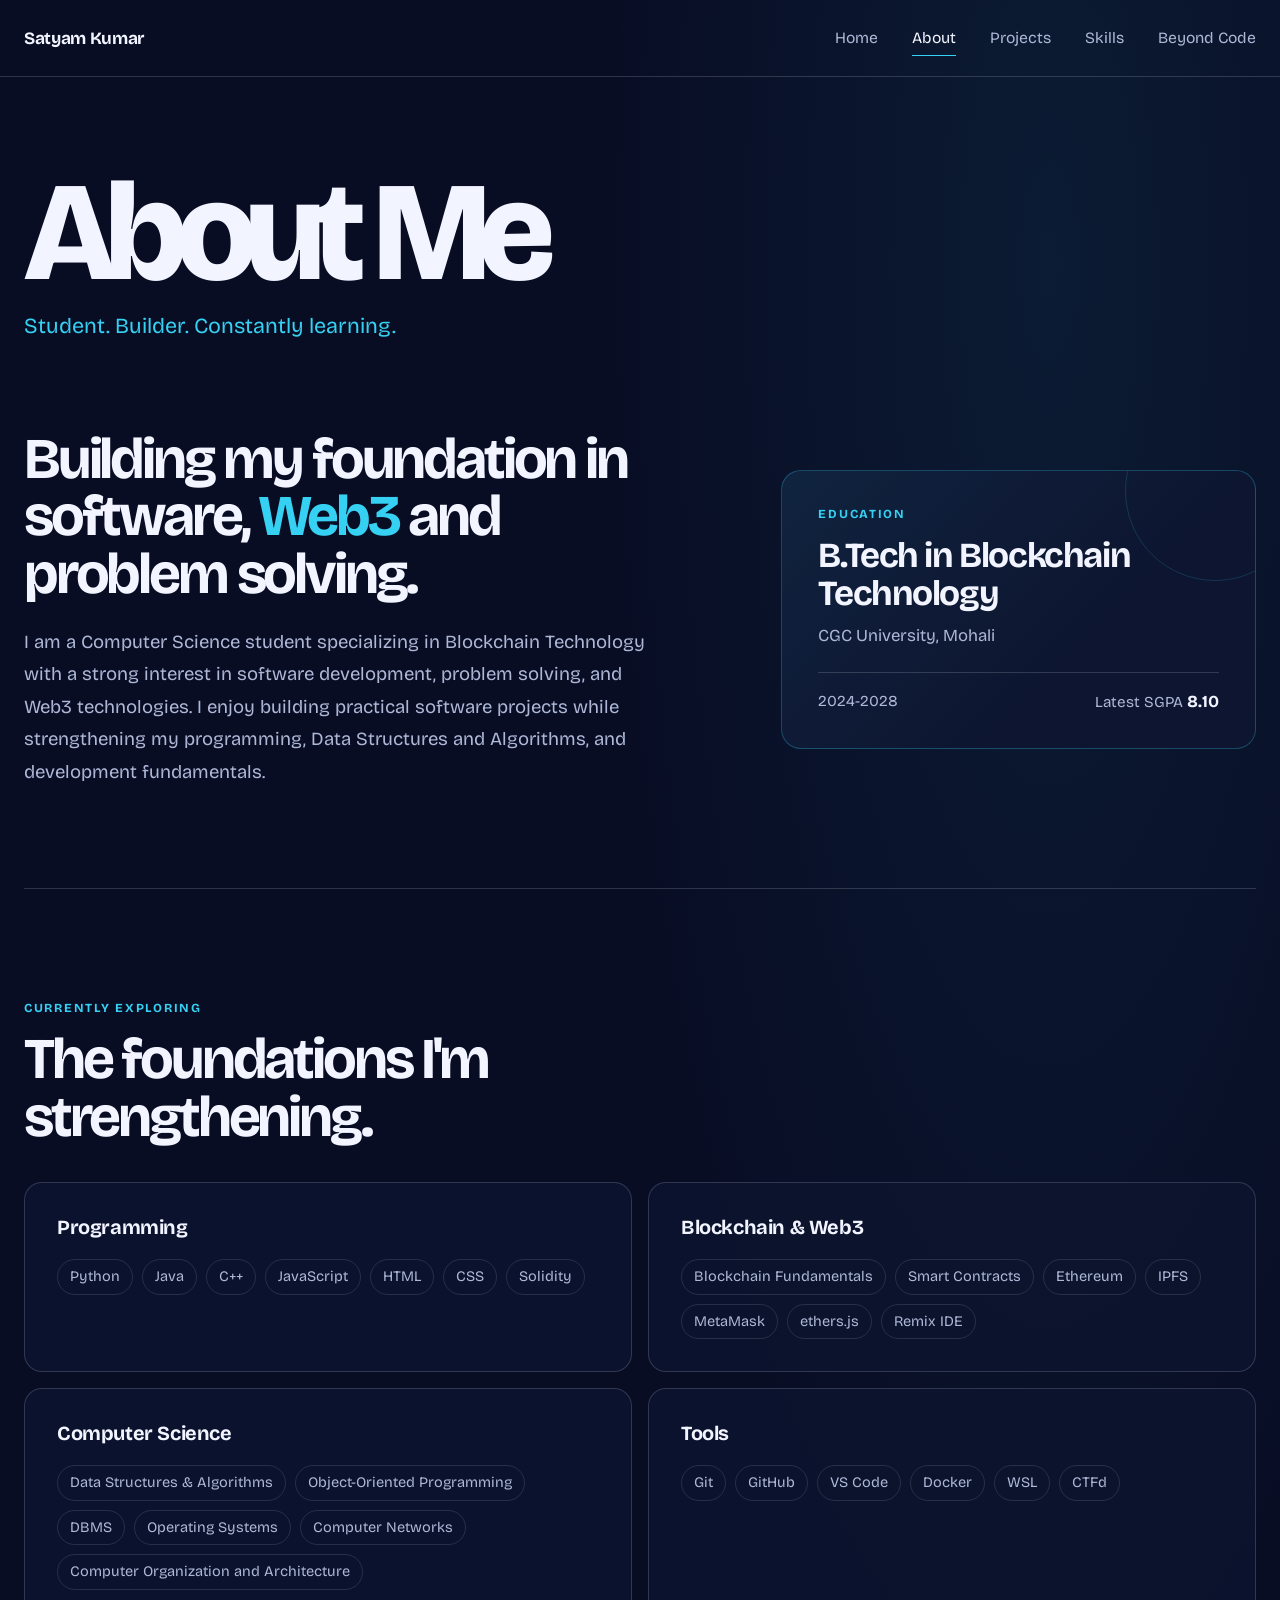
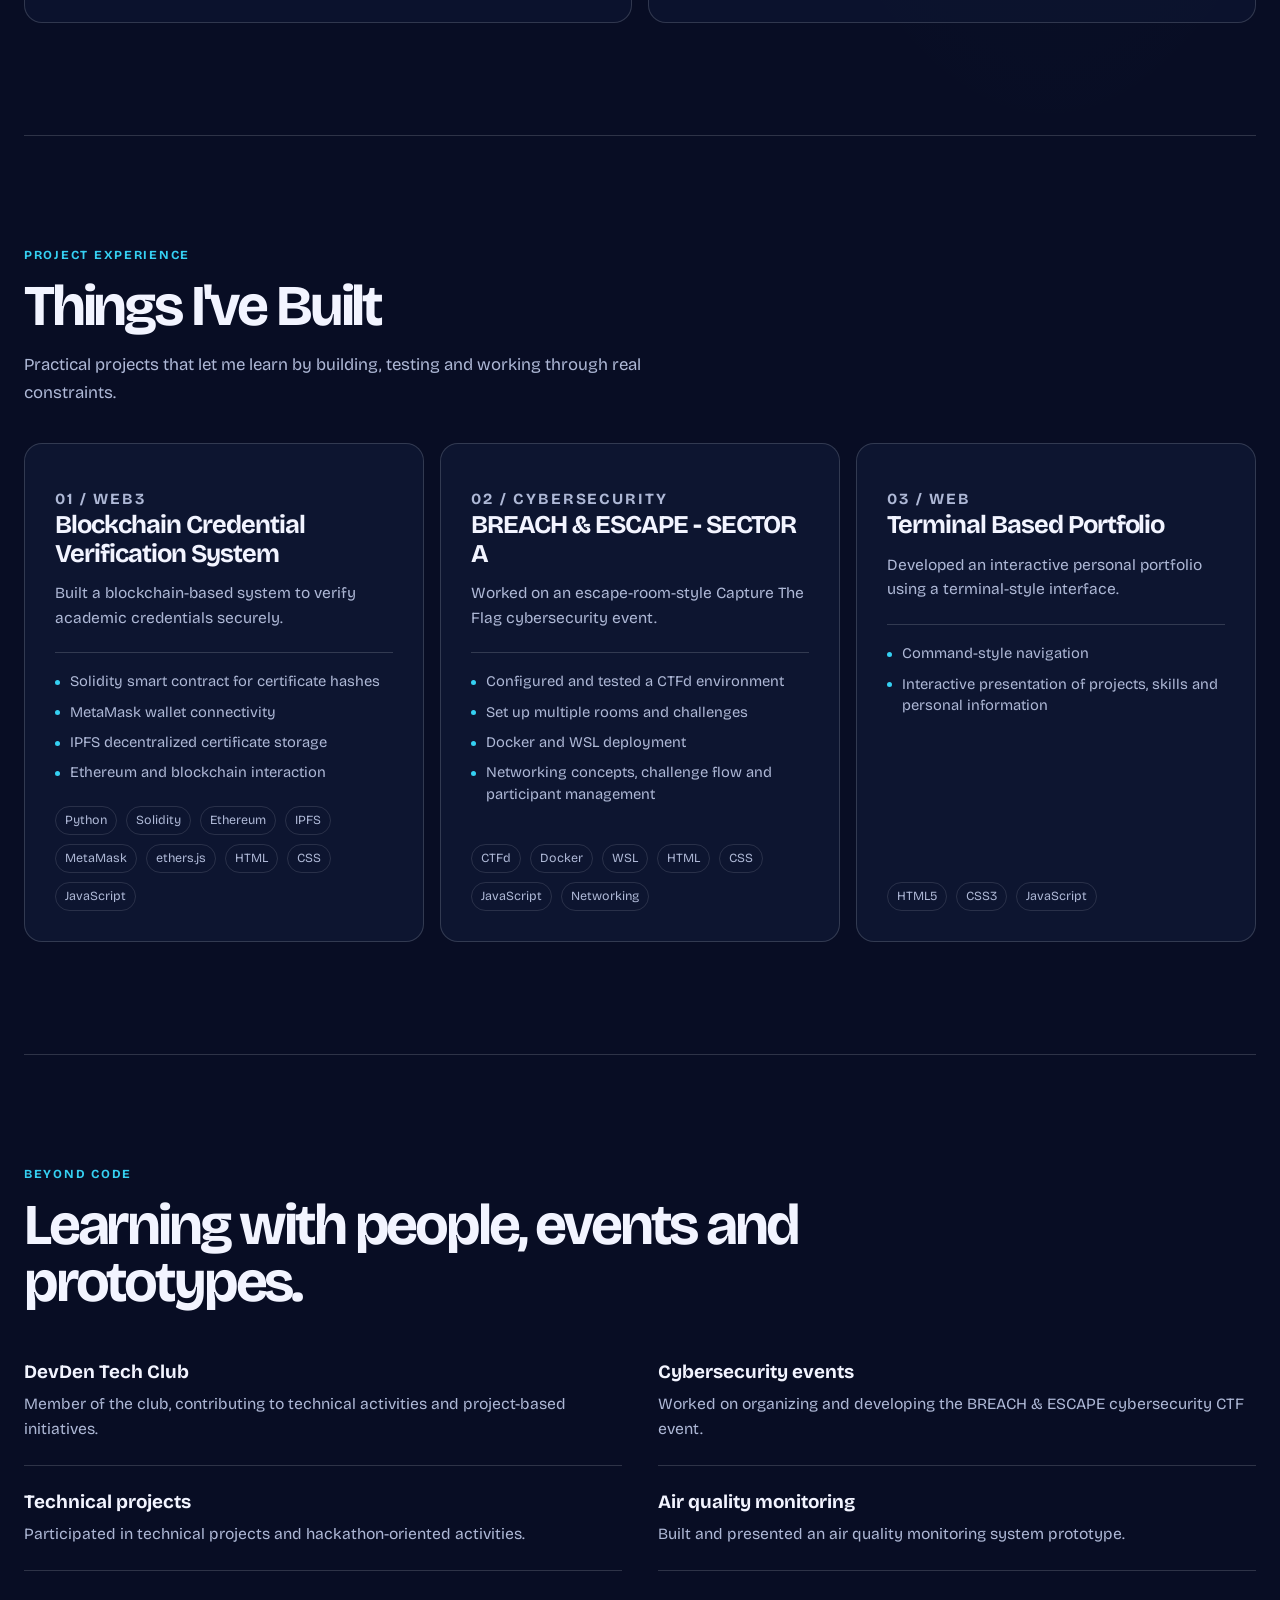
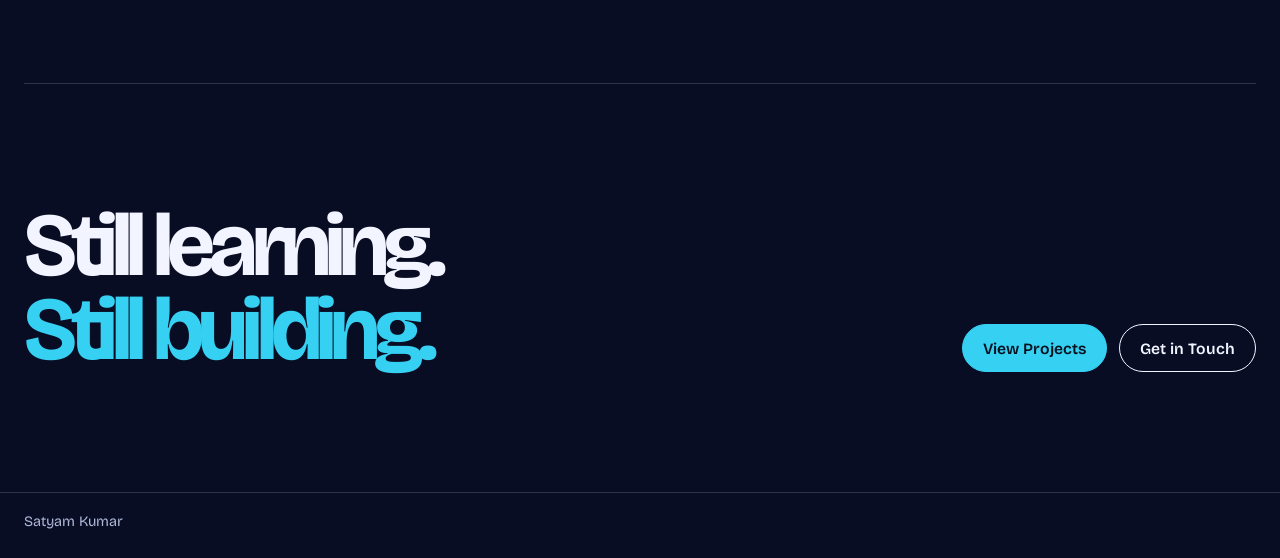
==== about.html @ 121bf935 "i have designed the about page today" ====
<!DOCTYPE html>
<html lang="en">
<head>
    <meta charset="utf-8">
    <meta name="viewport" content="width=device-width, initial-scale=1, viewport-fit=cover">
    <meta name="theme-color" content="#080D24">
    <meta name="description" content="About Satyam Kumar, a Computer Science student specializing in Blockchain Technology at CGC University.">
    <title>About | Satyam Kumar</title>
    <link rel="preconnect" href="https://fonts.googleapis.com">
    <link rel="preconnect" href="https://fonts.gstatic.com" crossorigin>
    <link href="https://fonts.googleapis.com/css2?family=Bricolage+Grotesque:opsz,wght@12..96,300..800&display=swap" rel="stylesheet">
    <style>
        :root {
            color-scheme: dark;
            --bg: #080D24;
            --surface: #0D1530;
            --surface-raised: #111B39;
            --ink: #F2F4FF;
            --muted: #AEB8D6;
            --accent: #35D0F2;
            --accent-ink: #07101F;
            --line: rgba(242, 244, 255, .16);
            --page-width: 1240px;
            box-sizing: border-box;
            scroll-behavior: smooth;
        }

        *, *::before, *::after { box-sizing: inherit; }

        body {
            margin: 0;
            min-width: 320px;
            background:
                radial-gradient(ellipse at 82% 7%, rgba(53, 208, 242, .075), transparent 28rem),
                var(--bg);
            color: var(--ink);
            font-family: "Bricolage Grotesque", system-ui, -apple-system, "Segoe UI", sans-serif;
        }

        a { color: inherit; }

        a:focus-visible {
            outline: 3px solid var(--accent);
            outline-offset: 4px;
        }

        .page-shell {
            width: min(100% - 48px, var(--page-width));
            margin-inline: auto;
        }

        .site-header {
            position: relative;
            z-index: 1;
            border-bottom: 1px solid var(--line);
        }

        .site-nav {
            min-height: 76px;
            display: flex;
            align-items: center;
            justify-content: space-between;
            gap: 24px;
        }

        .logo {
            flex: none;
            font-size: 1.08rem;
            font-weight: 700;
            letter-spacing: -.02em;
            text-decoration: none;
        }

        .nav-links {
            display: flex;
            align-items: center;
            justify-content: flex-end;
            flex-wrap: wrap;
            gap: 8px clamp(16px, 2.7vw, 34px);
        }

        .nav-links a {
            padding: 8px 0;
            border-bottom: 1.5px solid transparent;
            color: var(--muted);
            font-size: .98rem;
            text-decoration: none;
            transition: color .2s ease, border-color .2s ease;
        }

        .nav-links a:hover,
        .nav-links a[aria-current="page"] {
            border-color: var(--accent);
            color: var(--ink);
        }

        .page-intro {
            padding-block: clamp(48px, 8vw, 94px) clamp(54px, 8vw, 100px);
        }

        .page-title {
            margin: 0;
            font-size: clamp(4rem, 11vw, 9rem);
            font-weight: 800;
            line-height: .88;
            letter-spacing: -.075em;
        }

        .page-subtitle {
            margin: 18px 0 0;
            color: var(--accent);
            font-size: clamp(1.05rem, 2vw, 1.35rem);
        }

        .intro-grid {
            display: grid;
            grid-template-columns: minmax(0, 1.15fr) minmax(300px, .85fr);
            align-items: center;
            gap: clamp(36px, 9vw, 132px);
            margin-top: clamp(52px, 8vw, 92px);
        }

        .intro-copy h2,
        .section-heading {
            margin: 0;
            font-size: clamp(2.15rem, 4.5vw, 4.25rem);
            font-weight: 700;
            line-height: 1;
            letter-spacing: -.055em;
        }

        .intro-copy h2 span { color: var(--accent); }

        .intro-copy p {
            max-width: 58ch;
            margin: 22px 0 0;
            color: var(--muted);
            font-size: clamp(1rem, 1.45vw, 1.16rem);
            line-height: 1.75;
        }

        .education-card {
            position: relative;
            overflow: hidden;
            padding: clamp(24px, 4vw, 36px);
            border: 1px solid rgba(53, 208, 242, .27);
            border-radius: 20px;
            background:
                linear-gradient(135deg, rgba(53, 208, 242, .075), transparent 64%),
                var(--surface);
        }

        .education-card::after {
            position: absolute;
            top: -70px;
            right: -50px;
            width: 180px;
            aspect-ratio: 1;
            border: 1px solid rgba(53, 208, 242, .17);
            border-radius: 50%;
            content: "";
            pointer-events: none;
        }

        .card-label,
        .section-kicker {
            margin: 0 0 16px;
            color: var(--accent);
            font-size: .77rem;
            font-weight: 700;
            letter-spacing: .14em;
            text-transform: uppercase;
        }

        .education-card h2 {
            position: relative;
            z-index: 1;
            margin: 0;
            font-size: clamp(1.55rem, 3vw, 2.2rem);
            line-height: 1.08;
            letter-spacing: -.04em;
        }

        .education-card .institution {
            margin: 11px 0 0;
            color: var(--muted);
            font-size: 1.05rem;
        }

        .education-meta {
            display: flex;
            align-items: center;
            justify-content: space-between;
            gap: 16px;
            margin-top: 26px;
            padding-top: 18px;
            border-top: 1px solid var(--line);
            color: var(--muted);
            font-size: .95rem;
        }

        .education-meta strong {
            color: var(--ink);
            font-size: 1.05rem;
        }

        .content-section {
            padding-block: clamp(64px, 9vw, 112px);
            border-top: 1px solid var(--line);
        }

        .section-heading { max-width: 800px; }

        .section-description {
            max-width: 58ch;
            margin: 16px 0 0;
            color: var(--muted);
            font-size: 1.05rem;
            line-height: 1.65;
        }

        .focus-grid {
            display: grid;
            grid-template-columns: repeat(2, minmax(0, 1fr));
            gap: 16px;
            margin-top: 36px;
        }

        .focus-card {
            min-width: 0;
            padding: clamp(22px, 3.3vw, 32px);
            border: 1px solid var(--line);
            border-radius: 18px;
            background: rgba(13, 21, 48, .78);
            transition: transform .22s ease, border-color .22s ease, box-shadow .22s ease;
        }

        .focus-card:hover {
            transform: translateY(-4px);
            border-color: rgba(53, 208, 242, .5);
            box-shadow: 0 12px 34px rgba(3, 10, 29, .32), 0 0 24px rgba(53, 208, 242, .06);
        }

        .focus-card h3 {
            margin: 0 0 20px;
            font-size: 1.25rem;
            letter-spacing: -.02em;
        }

        .tag-list {
            display: flex;
            flex-wrap: wrap;
            gap: 9px;
            margin: 0;
            padding: 0;
            list-style: none;
        }

        .tag-list li {
            padding: 8px 12px;
            border: 1px solid rgba(242, 244, 255, .12);
            border-radius: 999px;
            color: var(--muted);
            font-size: .91rem;
            line-height: 1.2;
        }

        .project-grid {
            display: grid;
            grid-template-columns: repeat(3, minmax(0, 1fr));
            gap: 16px;
            margin-top: 36px;
        }

        .project-card {
            display: flex;
            min-width: 0;
            flex-direction: column;
            padding: clamp(22px, 3vw, 30px);
            border: 1px solid var(--line);
            border-radius: 18px;
            background: var(--surface);
            transition: transform .22s ease, border-color .22s ease, background-color .22s ease;
        }

        .project-card:hover {
            transform: translateY(-4px);
            border-color: rgba(53, 208, 242, .4);
            background-color: var(--surface-raised);
        }

        .project-index {
            margin: 0 0 20px;
            color: var(--accent);
            font-size: .8rem;
            font-weight: 700;
            letter-spacing: .12em;
        }

        .project-card h3 {
            margin: 0;
            font-size: clamp(1.35rem, 2vw, 1.7rem);
            line-height: 1.1;
            letter-spacing: -.04em;
        }

        .project-card > p {
            margin: 13px 0 0;
            color: var(--muted);
            font-size: .97rem;
            line-height: 1.6;
        }

        .project-highlights {
            display: grid;
            gap: 9px;
            margin: 22px 0 0;
            padding: 18px 0 0;
            border-top: 1px solid var(--line);
            list-style: none;
        }

        .project-highlights li {
            position: relative;
            padding-left: 15px;
            color: var(--muted);
            font-size: .92rem;
            line-height: 1.45;
        }

        .project-highlights li::before {
            position: absolute;
            top: .58em;
            left: 0;
            width: 5px;
            height: 5px;
            border-radius: 50%;
            background: var(--accent);
            content: "";
        }

        .project-card .tag-list { margin-top: auto; padding-top: 22px; }

        .project-card .tag-list li {
            padding: 6px 9px;
            font-size: .78rem;
        }

        .beyond-grid {
            display: grid;
            grid-template-columns: repeat(2, minmax(0, 1fr));
            gap: 0 36px;
            margin-top: 24px;
        }

        .beyond-item {
            padding: 24px 0;
            border-bottom: 1px solid var(--line);
        }

        .beyond-item h3 {
            margin: 0 0 8px;
            font-size: 1.18rem;
        }

        .beyond-item p {
            margin: 0;
            color: var(--muted);
            font-size: .98rem;
            line-height: 1.6;
        }

        .closing {
            display: flex;
            align-items: flex-end;
            justify-content: space-between;
            gap: 32px;
            padding-block: clamp(68px, 10vw, 120px);
            border-top: 1px solid var(--line);
        }

        .closing h2 {
            margin: 0;
            font-size: clamp(2.6rem, 7vw, 6rem);
            line-height: .94;
            letter-spacing: -.065em;
        }

        .closing h2 span { color: var(--accent); }

        .closing-actions {
            display: flex;
            flex: none;
            flex-wrap: wrap;
            gap: 12px;
        }

        .button {
            display: inline-flex;
            min-height: 48px;
            align-items: center;
            justify-content: center;
            padding: 12px 20px;
            border: 1px solid var(--ink);
            border-radius: 999px;
            color: var(--ink);
            font-size: .98rem;
            font-weight: 600;
            text-decoration: none;
            transition: transform .2s ease, background-color .2s ease, color .2s ease, border-color .2s ease;
        }

        .button:hover { transform: translateY(-2px); }

        .button-primary {
            border-color: var(--accent);
            background: var(--accent);
            color: var(--accent-ink);
        }

        .button-secondary:hover {
            background: var(--ink);
            color: var(--bg);
        }

        .site-footer {
            padding-block: 20px 28px;
            border-top: 1px solid var(--line);
            color: var(--muted);
            font-size: .9rem;
        }

        .reveal-ready .reveal {
            opacity: 0;
            transform: translateY(18px);
            transition: opacity .55s ease, transform .55s cubic-bezier(.2, .7, .2, 1);
        }

        .reveal-ready .reveal.is-visible {
            opacity: 1;
            transform: translateY(0);
        }

        @media (max-width: 900px) {
            .intro-grid { grid-template-columns: minmax(0, 1fr) minmax(260px, .9fr); gap: 32px; }
            .project-grid { grid-template-columns: repeat(2, minmax(0, 1fr)); }
            .project-card:last-child { grid-column: 1 / -1; }
            .closing { align-items: flex-start; flex-direction: column; }
        }

        @media (max-width: 640px) {
            .page-shell { width: min(100% - 36px, var(--page-width)); }
            .site-nav { min-height: 68px; align-items: flex-start; flex-direction: column; gap: 4px; padding-block: 16px; }
            .nav-links { justify-content: flex-start; gap: 4px 20px; }
            .nav-links a { font-size: .92rem; }
            .page-intro { padding-top: 48px; }
            .intro-grid { grid-template-columns: 1fr; gap: 30px; margin-top: 48px; }
            .education-card { max-width: none; }
            .focus-grid,
            .project-grid,
            .beyond-grid { grid-template-columns: 1fr; }
            .project-card:last-child { grid-column: auto; }
            .closing-actions { width: 100%; }
            .closing-actions .button { flex: 1 1 140px; }
        }

        @media (prefers-reduced-motion: reduce) {
            :root { scroll-behavior: auto; }
            *, *::before, *::after { scroll-behavior: auto !important; transition-duration: .01ms !important; }
            .reveal-ready .reveal { opacity: 1; transform: none; }
        }
    </style>
</head>
<body>
    <header class="site-header">
        <nav class="site-nav page-shell" aria-label="Main navigation">
            <a class="logo" href="index.html">Satyam Kumar</a>
            <div class="nav-links">
                <a href="index.html">Home</a>
                <a href="#about" aria-current="page">About</a>
                <a href="#projects">Projects</a>
                <a href="#focus">Skills</a>
                <a href="#beyond">Beyond Code</a>
            </div>
        </nav>
    </header>

    <main class="page-shell">
        <section class="page-intro" id="about" aria-labelledby="page-title">
            <h1 class="page-title" id="page-title">About Me</h1>
            <p class="page-subtitle">Student. Builder. Constantly learning.</p>

            <div class="intro-grid">
                <div class="intro-copy reveal">
                    <h2>Building my foundation in software, <span>Web3</span> and problem solving.</h2>
                    <p>I am a Computer Science student specializing in Blockchain Technology with a strong interest in software development, problem solving, and Web3 technologies. I enjoy building practical software projects while strengthening my programming, Data Structures and Algorithms, and development fundamentals.</p>
                </div>

                <aside class="education-card reveal" aria-labelledby="education-title">
                    <p class="card-label">Education</p>
                    <h2 id="education-title">B.Tech in Blockchain Technology</h2>
                    <p class="institution">CGC University, Mohali</p>
                    <div class="education-meta">
                        <span>2024-2028</span>
                        <span>Latest SGPA <strong>8.10</strong></span>
                    </div>
                </aside>
            </div>
        </section>

        <section class="content-section" id="focus" aria-labelledby="focus-title">
            <div class="reveal">
                <p class="section-kicker">Currently Exploring</p>
                <h2 class="section-heading" id="focus-title">The foundations I'm strengthening.</h2>
            </div>

            <div class="focus-grid">
                <article class="focus-card reveal">
                    <h3>Programming</h3>
                    <ul class="tag-list">
                        <li>Python</li><li>Java</li><li>C++</li><li>JavaScript</li><li>HTML</li><li>CSS</li><li>Solidity</li>
                    </ul>
                </article>
                <article class="focus-card reveal">
                    <h3>Blockchain &amp; Web3</h3>
                    <ul class="tag-list">
                        <li>Blockchain Fundamentals</li><li>Smart Contracts</li><li>Ethereum</li><li>IPFS</li><li>MetaMask</li><li>ethers.js</li><li>Remix IDE</li>
                    </ul>
                </article>
                <article class="focus-card reveal">
                    <h3>Computer Science</h3>
                    <ul class="tag-list">
                        <li>Data Structures &amp; Algorithms</li><li>Object-Oriented Programming</li><li>DBMS</li><li>Operating Systems</li><li>Computer Networks</li><li>Computer Organization and Architecture</li>
                    </ul>
                </article>
                <article class="focus-card reveal">
                    <h3>Tools</h3>
                    <ul class="tag-list">
                        <li>Git</li><li>GitHub</li><li>VS Code</li><li>Docker</li><li>WSL</li><li>CTFd</li>
                    </ul>
                </article>
            </div>
        </section>

        <section class="content-section" id="projects" aria-labelledby="projects-title">
            <div class="reveal">
                <p class="section-kicker">Project experience</p>
                <h2 class="section-heading" id="projects-title">Things I've Built</h2>
                <p class="section-description">Practical projects that let me learn by building, testing and working through real constraints.</p>
            </div>

            <div class="project-grid">
                <article class="project-card reveal">
                    <p class="project-index">01 / WEB3</p>
                    <h3>Blockchain Credential Verification System</h3>
                    <p>Built a blockchain-based system to verify academic credentials securely.</p>
                    <ul class="project-highlights">
                        <li>Solidity smart contract for certificate hashes</li>
                        <li>MetaMask wallet connectivity</li>
                        <li>IPFS decentralized certificate storage</li>
                        <li>Ethereum and blockchain interaction</li>
                    </ul>
                    <ul class="tag-list" aria-label="Technologies used">
                        <li>Python</li><li>Solidity</li><li>Ethereum</li><li>IPFS</li><li>MetaMask</li><li>ethers.js</li><li>HTML</li><li>CSS</li><li>JavaScript</li>
                    </ul>
                </article>

                <article class="project-card reveal">
                    <p class="project-index">02 / CYBERSECURITY</p>
                    <h3>BREACH &amp; ESCAPE - SECTOR A</h3>
                    <p>Worked on an escape-room-style Capture The Flag cybersecurity event.</p>
                    <ul class="project-highlights">
                        <li>Configured and tested a CTFd environment</li>
                        <li>Set up multiple rooms and challenges</li>
                        <li>Docker and WSL deployment</li>
                        <li>Networking concepts, challenge flow and participant management</li>
                    </ul>
                    <ul class="tag-list" aria-label="Technologies used">
                        <li>CTFd</li><li>Docker</li><li>WSL</li><li>HTML</li><li>CSS</li><li>JavaScript</li><li>Networking</li>
                    </ul>
                </article>

                <article class="project-card reveal">
                    <p class="project-index">03 / WEB</p>
                    <h3>Terminal Based Portfolio</h3>
                    <p>Developed an interactive personal portfolio using a terminal-style interface.</p>
                    <ul class="project-highlights">
                        <li>Command-style navigation</li>
                        <li>Interactive presentation of projects, skills and personal information</li>
                    </ul>
                    <ul class="tag-list" aria-label="Technologies used">
                        <li>HTML5</li><li>CSS3</li><li>JavaScript</li>
                    </ul>
                </article>
            </div>
        </section>

        <section class="content-section" id="beyond" aria-labelledby="beyond-title">
            <div class="reveal">
                <p class="section-kicker">Beyond Code</p>
                <h2 class="section-heading" id="beyond-title">Learning with people, events and prototypes.</h2>
            </div>
            <div class="beyond-grid">
                <article class="beyond-item reveal">
                    <h3>DevDen Tech Club</h3>
                    <p>Member of the club, contributing to technical activities and project-based initiatives.</p>
                </article>
                <article class="beyond-item reveal">
                    <h3>Cybersecurity events</h3>
                    <p>Worked on organizing and developing the BREACH &amp; ESCAPE cybersecurity CTF event.</p>
                </article>
                <article class="beyond-item reveal">
                    <h3>Technical projects</h3>
                    <p>Participated in technical projects and hackathon-oriented activities.</p>
                </article>
                <article class="beyond-item reveal">
                    <h3>Air quality monitoring</h3>
                    <p>Built and presented an air quality monitoring system prototype.</p>
                </article>
            </div>
        </section>

        <section class="closing reveal" aria-labelledby="closing-title">
            <h2 id="closing-title">Still learning.<br><span>Still building.</span></h2>
            <div class="closing-actions">
                <a class="button button-primary" href="#projects">View Projects</a>
                <a class="button button-secondary" href="mailto:satyamkumar42143@gmail.com">Get in Touch</a>
            </div>
        </section>
    </main>

    <footer class="site-footer">
        <div class="page-shell">Satyam Kumar</div>
    </footer>

    <script>
        const revealItems = document.querySelectorAll(".reveal");
        const reducedMotion = window.matchMedia("(prefers-reduced-motion: reduce)").matches;

        if ("IntersectionObserver" in window && !reducedMotion) {
            document.documentElement.classList.add("reveal-ready");
            const revealObserver = new IntersectionObserver((entries, observer) => {
                entries.forEach((entry) => {
                    if (entry.isIntersecting) {
                        entry.target.classList.add("is-visible");
                        observer.unobserve(entry.target);
                    }
                });
            }, { threshold: 0.12 });

            revealItems.forEach((item) => revealObserver.observe(item));
        }
    </script>
</body>
</html>
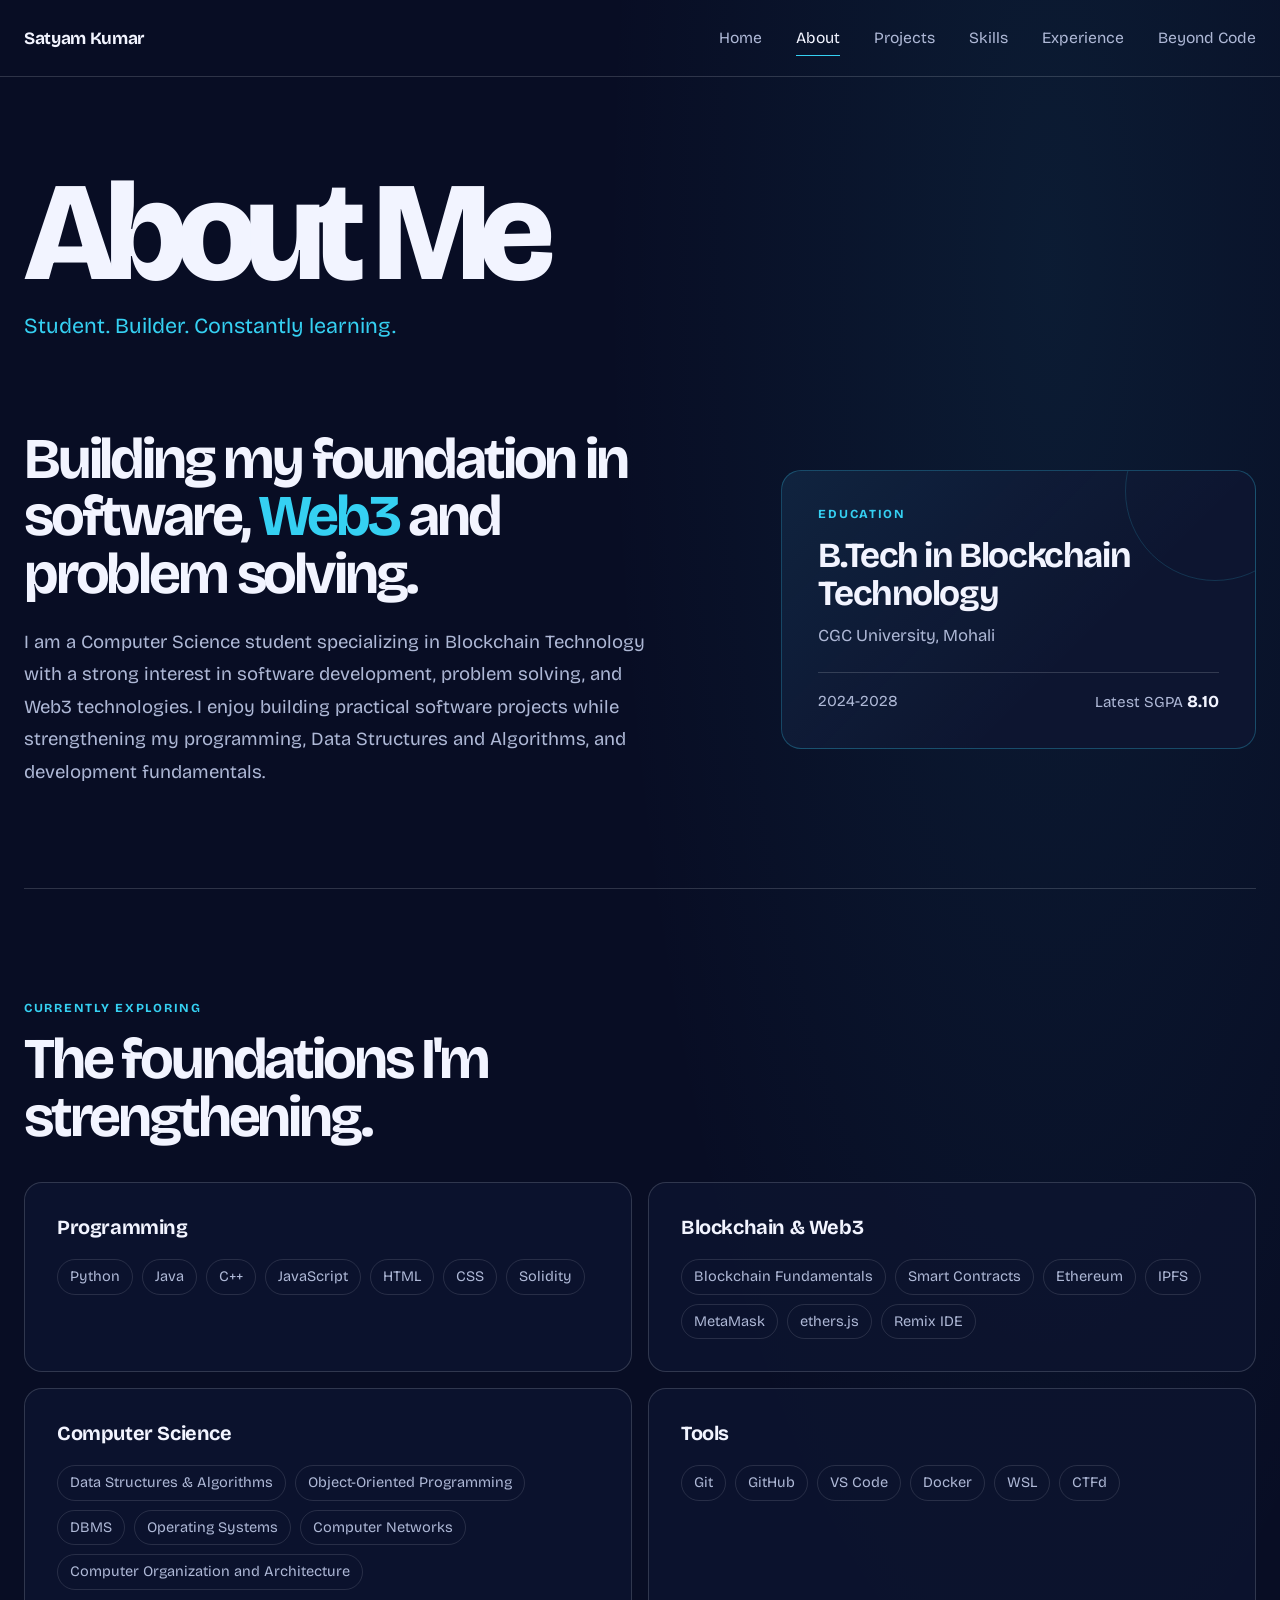
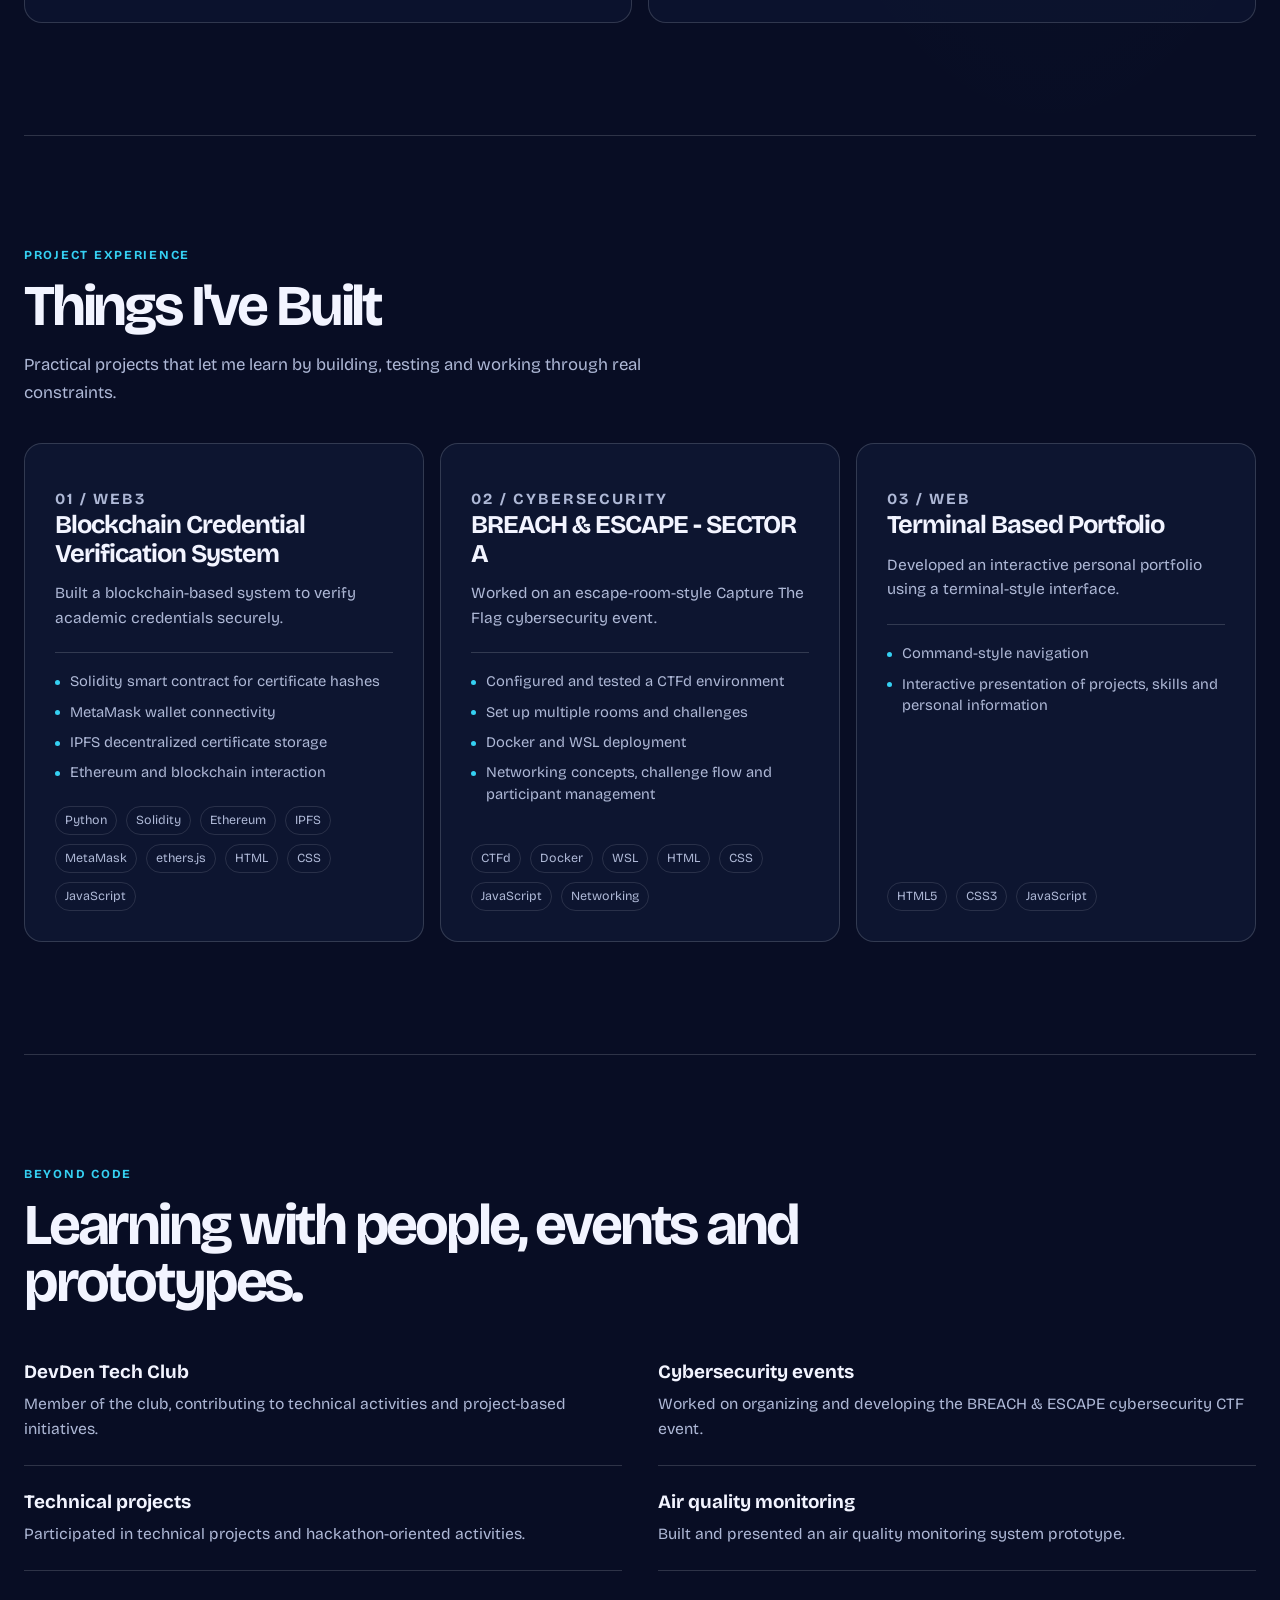
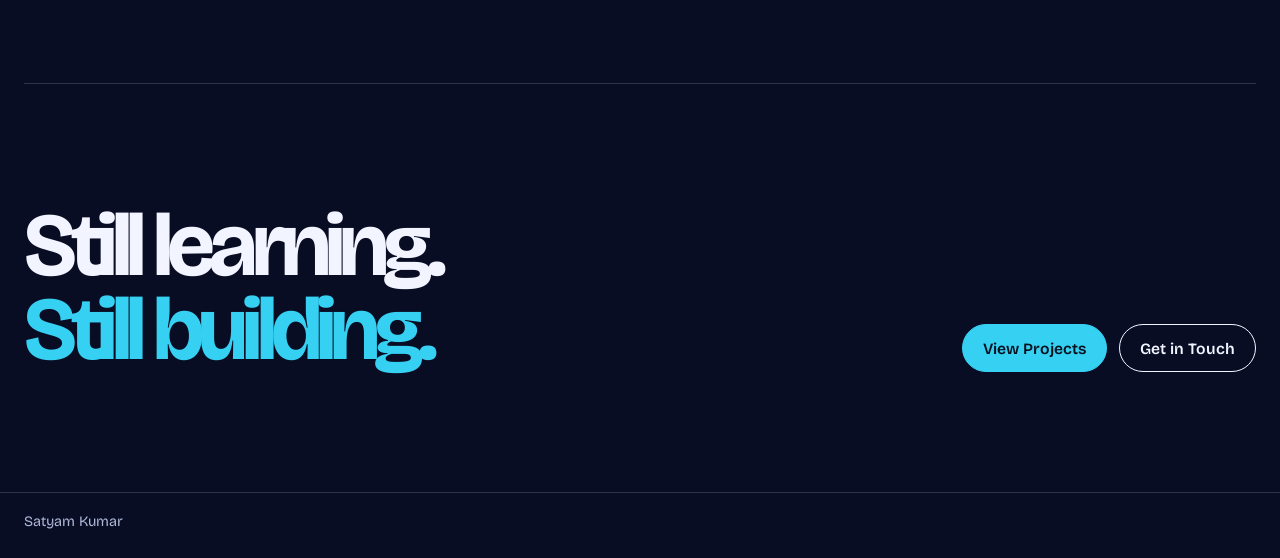
==== commit 5c2d71c6: "feat: build initial portfolio site" ====
--- a/about.html
+++ b/about.html
@@ -478,8 +478,9 @@
             <div class="nav-links">
                 <a href="index.html">Home</a>
                 <a href="#about" aria-current="page">About</a>
-                <a href="#projects">Projects</a>
-                <a href="#focus">Skills</a>
+                <a href="projects.html">Projects</a>
+                <a href="skills.html">Skills</a>
+                <a href="experience.html">Experience</a>
                 <a href="#beyond">Beyond Code</a>
             </div>
         </nav>
